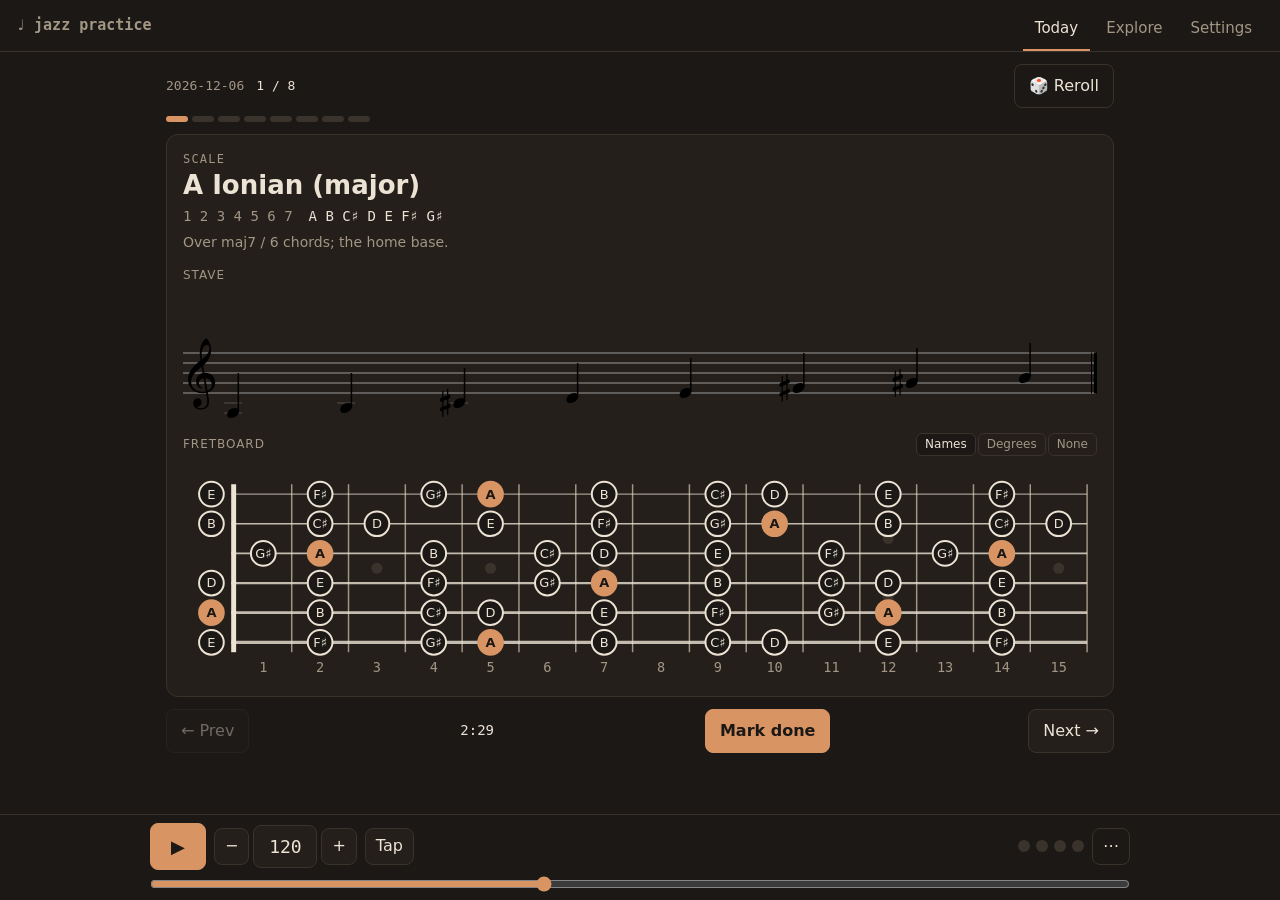
==== index.html @ 7a344672 "Jazz guitar practice app: session generator, stave, fretboard, metronome Static single-page app per " ====
<!DOCTYPE html>
<!--
  Jazz guitar practice app. Static, no build step. See PLAN.md.
  Vendored libs: Tonal 6.4.3 (lib/tonal.min.js), VexFlow 4.2.5 (lib/vexflow.js).
-->
<html lang="en" data-theme="dark">
<head>
  <meta charset="utf-8">
  <meta name="viewport" content="width=device-width, initial-scale=1, viewport-fit=cover">
  <meta name="theme-color" content="#1b1815">
  <title>Jazz practice</title>
  <link rel="stylesheet" href="./style.css?v=1">
  <script src="./lib/tonal.min.js"></script>
  <script src="./lib/vexflow.js"></script>
</head>
<body>
  <header class="topbar">
    <h1 class="brand">♩ jazz practice</h1>
    <nav class="tabs" role="tablist">
      <button class="tab is-active" data-view="today" role="tab">Today</button>
      <button class="tab" data-view="explore" role="tab">Explore</button>
      <button class="tab" data-view="settings" role="tab">Settings</button>
    </nav>
  </header>

  <main id="main">
    <section id="view-today" class="view is-active" data-view="today">
      <div class="session-bar">
        <div class="session-meta">
          <span id="session-date"></span>
          <span id="session-progress" class="progress"></span>
        </div>
        <div class="session-actions">
          <button id="btn-reroll" class="btn btn-ghost" title="Reroll today's session">🎲 Reroll</button>
        </div>
      </div>
      <div id="session-overview" class="overview"></div>
      <div id="today-card" class="card-slot"></div>
      <div class="nav-row">
        <button id="btn-prev" class="btn">← Prev</button>
        <div id="block-timer" class="timer" title="Suggested time for this block"></div>
        <button id="btn-done" class="btn btn-accent">✓ Done</button>
        <button id="btn-next" class="btn">Next →</button>
      </div>
    </section>

    <section id="view-explore" class="view" data-view="explore">
      <div class="explore-controls">
        <div class="field">
          <label>Root</label>
          <div id="explore-roots" class="chip-row"></div>
        </div>
        <div class="field">
          <label>Type</label>
          <div class="seg" id="explore-kind">
            <button data-kind="scale" class="is-active">Scale</button>
            <button data-kind="arpeggio">Arpeggio</button>
            <button data-kind="progression">Progression</button>
          </div>
        </div>
        <div class="field">
          <label id="explore-item-label">Scale</label>
          <select id="explore-item"></select>
        </div>
      </div>
      <div id="explore-card" class="card-slot"></div>
    </section>

    <section id="view-settings" class="view" data-view="settings">
      <div id="settings-root"></div>
    </section>
  </main>

  <footer id="metronome" class="metro">
    <div class="metro-row">
      <button id="metro-toggle" class="btn btn-accent metro-play" title="Start/stop (Space)">▶</button>
      <div class="metro-bpm">
        <button id="metro-minus" class="btn btn-sm" title="−1 BPM (↓)">−</button>
        <input id="metro-bpm" type="number" min="40" max="240" value="120" inputmode="numeric">
        <button id="metro-plus" class="btn btn-sm" title="+1 BPM (↑)">+</button>
      </div>
      <button id="metro-tap" class="btn btn-sm" title="Tap tempo (T)">Tap</button>
      <div id="metro-dots" class="metro-dots" aria-hidden="true"></div>
      <button id="metro-more" class="btn btn-sm btn-ghost" title="Metronome options">⋯</button>
    </div>
    <input id="metro-slider" type="range" min="40" max="240" value="120" class="metro-slider">
    <div id="metro-options" class="metro-options" hidden>
      <div class="field-inline">
        <label>Time</label>
        <div class="seg" id="metro-timesig">
          <button data-val="4" class="is-active">4/4</button>
          <button data-val="3">3/4</button>
        </div>
      </div>
      <div class="field-inline">
        <label>Click</label>
        <div class="seg" id="metro-mode">
          <button data-val="all" class="is-active">All beats</button>
          <button data-val="24">2 &amp; 4</button>
        </div>
      </div>
      <div class="field-inline">
        <label><input type="checkbox" id="metro-accent" checked> Accent beat 1</label>
      </div>
      <div class="field-inline">
        <label>Drop-out</label>
        <div class="seg" id="metro-dropout">
          <button data-val="0" class="is-active">Off</button>
          <button data-val="2">2 on / 2 off</button>
          <button data-val="4">4 on / 4 off</button>
        </div>
      </div>
    </div>
  </footer>

  <script type="module" src="./js/main.js?v=1"></script>
</body>
</html>
---- style.css ----
/* Jazz practice app. Palette borrowed from sambowyer.github.io/_sass/_theme.scss;
   dark is the default here because practice rooms are dim. */

:root {
  --bg: #1b1815;
  --bg-2: #241f1b;
  --fg: #ece3d5;
  --muted: #a29684;
  --rule: #ece3d5;
  --rule-soft: #3a332b;
  --accent: #d99464;
  --accent-fg: #1b1815;
  --mark: #4d411f;
  --second: #8fb3c9;   /* chord tones on the fretboard */
  --ok: #8fbf8f;
  --mono: ui-monospace, SFMono-Regular, "SF Mono", "JetBrains Mono", "IBM Plex Mono",
          "Roboto Mono", "DejaVu Sans Mono", Menlo, Consolas, monospace;
  --sans: system-ui, -apple-system, "Segoe UI", Roboto, "Helvetica Neue", Arial, sans-serif;
  --metro-h: 96px;
  --stave-fg: #ece3d5;
}
:root[data-theme="light"] {
  --bg: #faf6ee;
  --bg-2: #f1ebdf;
  --fg: #2b2620;
  --muted: #7d7263;
  --rule: #2b2620;
  --rule-soft: #ded4c2;
  --accent: #8a4b2a;
  --accent-fg: #faf6ee;
  --mark: #f6e6a8;
  --second: #3e6f8c;
  --ok: #3f7d3f;
  --stave-fg: #2b2620;
}

* { box-sizing: border-box; }
html { -webkit-text-size-adjust: 100%; }
body {
  margin: 0;
  background: var(--bg);
  color: var(--fg);
  font-family: var(--sans);
  font-size: 16px;
  line-height: 1.4;
  padding-bottom: calc(var(--metro-h) + env(safe-area-inset-bottom));
  overflow-x: hidden;
}
button, input, select { font: inherit; color: inherit; }
a { color: var(--accent); }
h1, h2, h3 { font-weight: 600; margin: 0; }
[hidden] { display: none !important; }

/* ---------- header / tabs ---------- */
.topbar {
  display: flex; align-items: center; justify-content: space-between; gap: 12px;
  padding: 10px 16px 0;
  border-bottom: 1px solid var(--rule-soft);
}
.brand { font-size: 15px; font-family: var(--mono); color: var(--muted); padding-bottom: 10px; white-space: nowrap; }
.tabs { display: flex; gap: 4px; }
.tab {
  background: none; border: none; border-bottom: 2px solid transparent;
  padding: 8px 12px 10px; cursor: pointer; color: var(--muted); font-size: 15px;
}
.tab.is-active { color: var(--fg); border-bottom-color: var(--accent); }
.tab:hover { color: var(--fg); }

/* ---------- views ---------- */
main { max-width: 980px; margin: 0 auto; padding: 12px 16px; }
.view { display: none; }
.view.is-active { display: block; }

.session-bar { display: flex; align-items: center; justify-content: space-between; gap: 8px; margin-bottom: 8px; }
.session-meta { display: flex; gap: 12px; align-items: baseline; color: var(--muted); font-family: var(--mono); font-size: 13px; }
.progress { color: var(--fg); }

.overview { display: flex; gap: 4px; flex-wrap: wrap; margin-bottom: 12px; }
.overview .dot {
  width: 22px; height: 6px; border-radius: 3px; background: var(--rule-soft); cursor: pointer; border: none; padding: 0;
}
.overview .dot.is-current { background: var(--accent); }
.overview .dot.is-done { background: var(--ok); }
.overview .dot.is-done.is-current { background: var(--accent); box-shadow: 0 0 0 2px var(--ok); }

.nav-row { display: flex; align-items: center; justify-content: space-between; gap: 8px; margin-top: 12px; }
.timer { font-family: var(--mono); color: var(--muted); font-size: 14px; min-width: 60px; text-align: center; cursor: pointer; user-select: none; }
.timer.is-running { color: var(--fg); }
.timer.is-over { color: var(--accent); }

/* ---------- buttons / controls ---------- */
.btn {
  background: var(--bg-2); border: 1px solid var(--rule-soft); color: var(--fg);
  border-radius: 8px; padding: 10px 14px; cursor: pointer; min-height: 44px;
  touch-action: manipulation; user-select: none; -webkit-user-select: none;
}
.btn:hover { border-color: var(--muted); }
.btn:active { transform: translateY(1px); }
.btn:disabled { opacity: .4; cursor: default; }
.btn-accent { background: var(--accent); color: var(--accent-fg); border-color: var(--accent); font-weight: 600; }
.btn-ghost { background: transparent; }
.btn-sm { padding: 6px 10px; min-height: 36px; }
.btn.is-done { background: var(--ok); color: var(--accent-fg); border-color: var(--ok); }

.seg { display: inline-flex; border: 1px solid var(--rule-soft); border-radius: 8px; overflow: hidden; }
.seg button {
  background: transparent; border: none; padding: 8px 12px; cursor: pointer; color: var(--muted); min-height: 36px;
  border-right: 1px solid var(--rule-soft);
}
.seg button:last-child { border-right: none; }
.seg button.is-active { background: var(--bg-2); color: var(--fg); }

select {
  background: var(--bg-2); border: 1px solid var(--rule-soft); border-radius: 8px; padding: 10px 12px; min-height: 44px;
  width: 100%; max-width: 420px;
}
input[type="number"] {
  background: var(--bg-2); border: 1px solid var(--rule-soft); border-radius: 8px; padding: 8px; text-align: center;
}
input[type="checkbox"] { width: 18px; height: 18px; vertical-align: -3px; accent-color: var(--accent); }
input[type="range"] { accent-color: var(--accent); }

.field { margin-bottom: 12px; }
.field > label { display: block; font-size: 12px; text-transform: uppercase; letter-spacing: .08em; color: var(--muted); margin-bottom: 6px; }
.field-inline { display: flex; align-items: center; gap: 10px; }
.field-inline > label { color: var(--muted); font-size: 13px; }

.chip-row { display: flex; flex-wrap: wrap; gap: 6px; }
.chip {
  background: var(--bg-2); border: 1px solid var(--rule-soft); border-radius: 999px; padding: 6px 12px; cursor: pointer;
  font-family: var(--mono); font-size: 14px; min-height: 36px; color: var(--fg);
}
.chip.is-soft { color: var(--muted); }
.chip.is-active { background: var(--accent); color: var(--accent-fg); border-color: var(--accent); }
.chip:hover { border-color: var(--muted); }

/* ---------- exercise card ---------- */
.card {
  background: var(--bg-2); border: 1px solid var(--rule-soft); border-radius: 12px; padding: 16px;
}
.card-head { display: flex; align-items: baseline; justify-content: space-between; gap: 12px; flex-wrap: wrap; }
.card-kind { font-family: var(--mono); font-size: 12px; text-transform: uppercase; letter-spacing: .1em; color: var(--muted); }
.card-title { font-size: 26px; line-height: 1.2; margin: 2px 0 6px; }
.card-sub { font-family: var(--mono); font-size: 14px; color: var(--muted); display: flex; gap: 16px; flex-wrap: wrap; }
.card-sub b { color: var(--fg); font-weight: 500; }
.card-note { color: var(--muted); font-size: 14px; margin-top: 6px; }
.card-section { margin-top: 14px; }
.card-section-title { font-size: 12px; text-transform: uppercase; letter-spacing: .08em; color: var(--muted); margin-bottom: 6px; display: flex; justify-content: space-between; align-items: center; }
.stave { width: 100%; overflow: hidden; }
.stave svg { display: block; max-width: 100%; }
.fretboard { width: 100%; overflow-x: auto; }
.fretboard svg { display: block; width: 100%; height: auto; }
.chord-list { display: grid; grid-template-columns: repeat(auto-fill, minmax(200px, 1fr)); gap: 8px; }
.chord-item { border: 1px solid var(--rule-soft); border-radius: 8px; padding: 8px 10px; cursor: pointer; }
.chord-item.is-active { border-color: var(--accent); }
.chord-item .sym { font-size: 18px; }
.chord-item .num { font-family: var(--mono); color: var(--muted); font-size: 12px; margin-left: 6px; }
.chord-item .scales { font-size: 13px; color: var(--muted); margin-top: 2px; }
.chord-item .scales b { color: var(--fg); font-weight: 500; }
.free-play { text-align: center; padding: 40px 0; color: var(--muted); }
.free-play h2 { color: var(--fg); margin-bottom: 8px; }

.mini-seg { display: inline-flex; gap: 2px; }
.mini-seg button { background: none; border: 1px solid var(--rule-soft); color: var(--muted); border-radius: 6px; padding: 2px 8px; font-size: 12px; cursor: pointer; }
.mini-seg button.is-active { color: var(--fg); background: var(--bg); }

/* ---------- settings ---------- */
.settings-group { margin-bottom: 22px; }
.settings-group h2 { font-size: 14px; text-transform: uppercase; letter-spacing: .08em; color: var(--muted); margin-bottom: 10px; padding-bottom: 6px; border-bottom: 1px solid var(--rule-soft); }
.settings-row { display: flex; align-items: center; justify-content: space-between; gap: 12px; padding: 8px 0; }
.settings-row label { display: flex; align-items: center; gap: 8px; }
.pool-grid { display: grid; grid-template-columns: repeat(auto-fill, minmax(190px, 1fr)); gap: 4px 12px; }
.pool-grid label { display: flex; align-items: center; gap: 8px; padding: 6px 0; font-size: 15px; cursor: pointer; }
.pool-grid .grp { grid-column: 1 / -1; font-size: 12px; color: var(--muted); text-transform: uppercase; letter-spacing: .08em; margin-top: 8px; }
.stats { font-family: var(--mono); color: var(--muted); font-size: 14px; }
.stats b { color: var(--fg); font-weight: 500; }

/* ---------- metronome bar ---------- */
.metro {
  position: fixed; left: 0; right: 0; bottom: 0; z-index: 10;
  background: var(--bg); border-top: 1px solid var(--rule-soft);
  padding: 8px 12px calc(8px + env(safe-area-inset-bottom));
}
.metro-row { display: flex; align-items: center; gap: 8px; max-width: 980px; margin: 0 auto; }
.metro-play { width: 56px; min-width: 56px; font-size: 18px; }
.metro-play.is-running { background: var(--fg); border-color: var(--fg); }
.metro-bpm { display: flex; align-items: center; gap: 4px; }
.metro-bpm input { width: 64px; font-family: var(--mono); font-size: 18px; min-height: 40px; }
.metro-bpm input::-webkit-outer-spin-button, .metro-bpm input::-webkit-inner-spin-button { -webkit-appearance: none; }
.metro-bpm input[type=number] { -moz-appearance: textfield; }
.metro-dots { display: flex; gap: 6px; margin-left: auto; }
.metro-dots span { width: 12px; height: 12px; border-radius: 50%; background: var(--rule-soft); transition: background .05s; }
.metro-dots span.is-on { background: var(--accent); }
.metro-dots span.is-on.is-accent { background: var(--fg); }
.metro-dots span.is-muted { opacity: .35; }
.metro-slider { display: block; width: 100%; max-width: 980px; margin: 6px auto 0; }
.metro-options { display: flex; flex-wrap: wrap; gap: 14px; max-width: 980px; margin: 8px auto 0; padding-top: 8px; border-top: 1px solid var(--rule-soft); }

/* ---------- small screens ---------- */
@media (max-width: 480px) {
  .topbar { padding: 6px 12px 0; }
  .brand { display: none; }
  .tabs { width: 100%; justify-content: space-around; }
  main { padding: 10px 12px; }
  .card { padding: 12px; }
  .card-title { font-size: 22px; }
  .metro-bpm input { width: 54px; }
  .metro-play { width: 48px; min-width: 48px; }
  .metro-dots { gap: 4px; }
  .metro-dots span { width: 10px; height: 10px; }
  .btn { padding: 10px 12px; }
  .btn-sm { padding: 6px 8px; }
  .nav-row .btn { padding: 10px 10px; }
  body { --metro-h: 108px; }
}
@media (max-width: 400px) {
  #metro-minus, #metro-plus { display: none; }
}
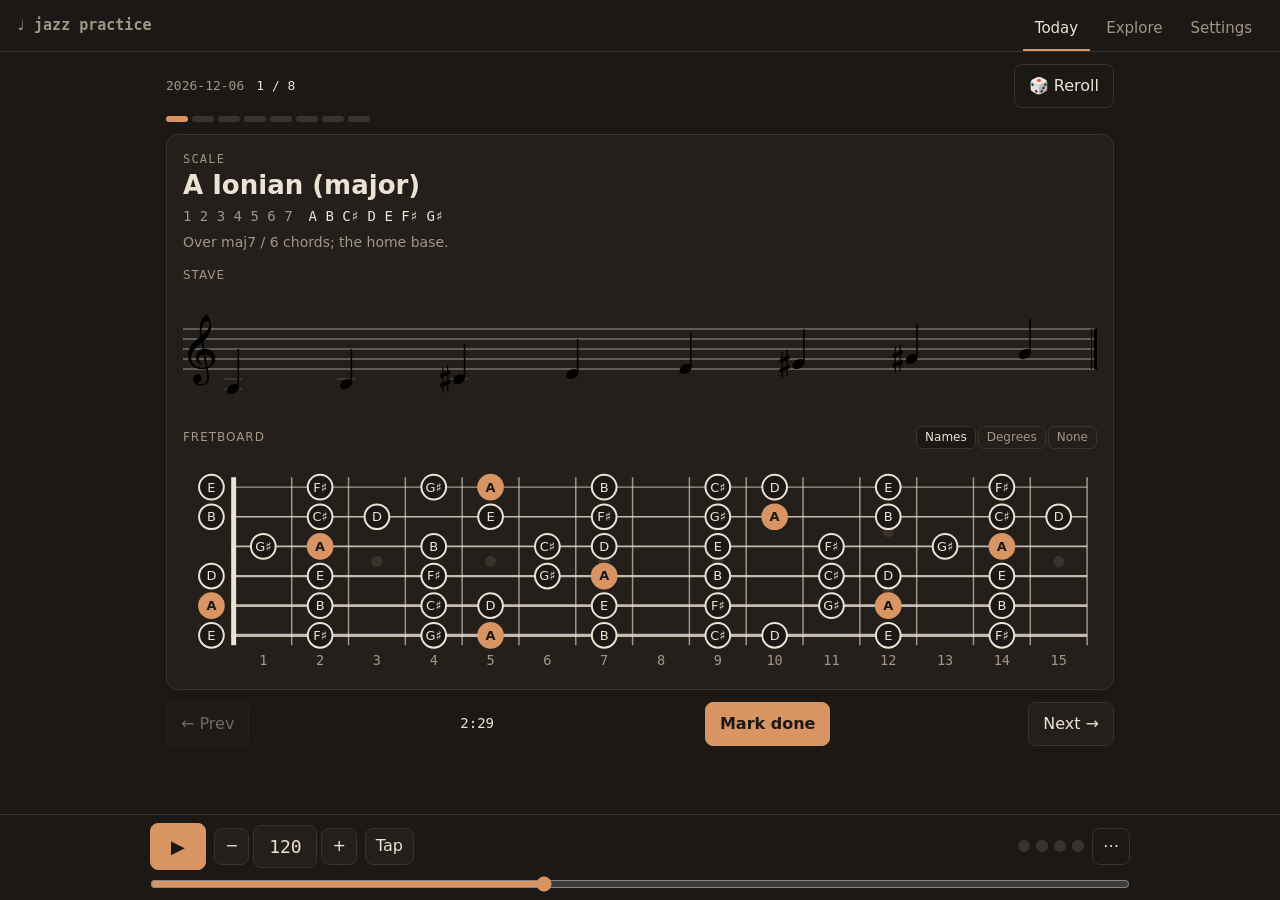
==== commit dbc12321: "Chord voicing practice: drop-2 / drop-3 / shell grips, voicing block, voice-led progression voicings" ====
--- a/index.html
+++ b/index.html
@@ -56,6 +56,7 @@
             <button data-kind="scale" class="is-active">Scale</button>
             <button data-kind="arpeggio">Arpeggio</button>
             <button data-kind="progression">Progression</button>
+            <button data-kind="voicing">Voicings</button>
           </div>
         </div>
         <div class="field">
--- a/style.css
+++ b/style.css
@@ -17,7 +17,7 @@
           "Roboto Mono", "DejaVu Sans Mono", Menlo, Consolas, monospace;
   --sans: system-ui, -apple-system, "Segoe UI", Roboto, "Helvetica Neue", Arial, sans-serif;
   --metro-h: 96px;
-  --stave-fg: #ece3d5;
+  --stave-fg: #ffffff;
 }
 :root[data-theme="light"] {
   --bg: #faf6ee;
@@ -157,6 +157,13 @@
 .chord-item .num { font-family: var(--mono); color: var(--muted); font-size: 12px; margin-left: 6px; }
 .chord-item .scales { font-size: 13px; color: var(--muted); margin-top: 2px; }
 .chord-item .scales b { color: var(--fg); font-weight: 500; }
+.chord-boxes { display: flex; flex-wrap: wrap; gap: 6px; }
+.chord-box { background: none; border: 1px solid transparent; border-radius: 8px; padding: 4px 2px 0; cursor: pointer; color: var(--fg); }
+.chord-box:hover { border-color: var(--rule-soft); }
+.chord-box.is-active { border-color: var(--accent); background: var(--bg); }
+.chord-box svg { display: block; width: 110px; height: auto; }
+.chord-box-cap { font-size: 12px; text-align: center; white-space: nowrap; margin-bottom: 2px; font-weight: 500; }
+.voicing-controls { display: flex; flex-wrap: wrap; gap: 8px; margin: 6px 0 8px; }
 .free-play { text-align: center; padding: 40px 0; color: var(--muted); }
 .free-play h2 { color: var(--fg); margin-bottom: 8px; }
 
@@ -211,6 +218,10 @@
   .btn { padding: 10px 12px; }
   .btn-sm { padding: 6px 8px; }
   .nav-row .btn { padding: 10px 10px; }
+  .chord-boxes { gap: 2px; }
+  .chord-box { padding: 2px 0 0; max-width: 80px; }
+  .chord-box svg { width: 76px; }
+  .chord-box-cap { font-size: 10px; overflow: hidden; text-overflow: ellipsis; }
   body { --metro-h: 108px; }
 }
 @media (max-width: 400px) {
